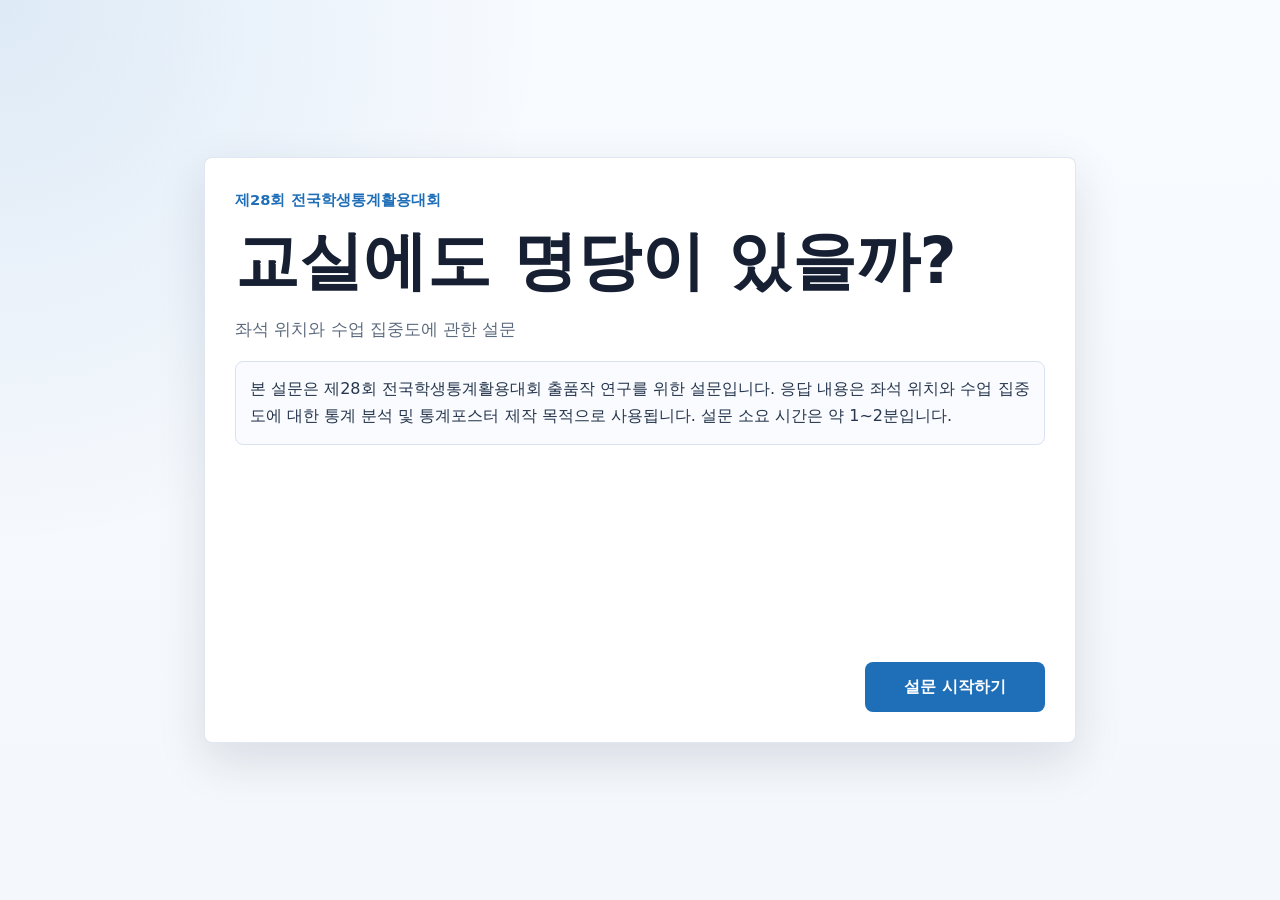
==== index.html @ c8d5351b "Load form submission bridge" ====
<!doctype html>
<html lang="ko">
  <head>
    <meta charset="utf-8">
    <meta name="viewport" content="width=device-width, initial-scale=1">
    <title>교실에도 명당이 있을까?</title>
    <link rel="stylesheet" href="styles.css">
  </head>
  <body>
    <main class="app-shell">
      <section class="survey-card" aria-live="polite">
        <div class="progress-wrap hidden" id="progressWrap">
          <div class="progress-label">
            <span id="progressText">1 / 9</span>
            <span id="stepTitle">설문</span>
          </div>
          <div class="progress-track" aria-hidden="true">
            <div class="progress-bar" id="progressBar"></div>
          </div>
        </div>

        <div id="screen" class="screen"></div>

        <p class="message" id="message" role="alert"></p>

        <div class="actions" id="actions"></div>
      </section>
    </main>

    <script src="config.js"></script>
    <script src="script.js"></script>
    <script src="submit-message-fix.js"></script>
    <script src="submit-form-bridge.js"></script>
  </body>
</html>
---- styles.css ----
:root {
  color-scheme: light;
  --bg: #f4f7fb;
  --surface: #ffffff;
  --surface-soft: #eef4fb;
  --ink: #172033;
  --muted: #5d6b7f;
  --line: #d9e2ef;
  --primary: #1f6fb8;
  --primary-dark: #15558d;
  --primary-soft: #e4f1fb;
  --accent: #0e8f74;
  --danger: #c43d3d;
  --warning: #8a5d00;
  --shadow: 0 18px 48px rgba(29, 45, 68, 0.13);
}

* {
  box-sizing: border-box;
}

body {
  margin: 0;
  min-height: 100vh;
  background:
    radial-gradient(circle at top left, rgba(31, 111, 184, 0.12), transparent 34rem),
    linear-gradient(180deg, #f8fbff 0%, var(--bg) 100%);
  color: var(--ink);
  font-family: system-ui, -apple-system, BlinkMacSystemFont, "Segoe UI", sans-serif;
  letter-spacing: 0;
}

button,
input,
select {
  font: inherit;
}

button {
  cursor: pointer;
}

.app-shell {
  width: min(100%, 920px);
  min-height: 100vh;
  margin: 0 auto;
  padding: 20px 14px 28px;
  display: flex;
  align-items: center;
}

.survey-card {
  width: 100%;
  background: var(--surface);
  border: 1px solid rgba(217, 226, 239, 0.8);
  border-radius: 8px;
  box-shadow: var(--shadow);
  padding: 20px;
}

.screen {
  min-height: 420px;
}

.hidden {
  display: none !important;
}

.eyebrow {
  margin: 0 0 10px;
  color: var(--primary);
  font-size: 0.92rem;
  font-weight: 800;
}

h1,
h2 {
  margin: 0;
  line-height: 1.2;
}

h1 {
  font-size: clamp(2rem, 7vw, 4rem);
}

h2 {
  font-size: clamp(1.55rem, 4.8vw, 2.35rem);
}

h3 {
  margin: 18px 0 10px;
  font-size: 1.08rem;
}

p {
  line-height: 1.68;
}

.lead {
  margin: 16px 0 0;
  color: var(--muted);
  font-size: 1.04rem;
}

.notice {
  margin-top: 18px;
  padding: 14px;
  border: 1px solid var(--line);
  border-radius: 8px;
  background: #f9fbfe;
  color: #26364d;
  white-space: pre-line;
}

.question {
  margin: 16px 0 10px;
  font-weight: 800;
}

.field-grid {
  display: grid;
  gap: 16px;
  margin-top: 18px;
}

.field {
  display: grid;
  gap: 8px;
}

.field label,
.field legend {
  color: #27384f;
  font-weight: 800;
}

.hint {
  margin: 0;
  color: var(--muted);
  font-size: 0.92rem;
}

.field input,
.field select {
  width: 100%;
  min-height: 50px;
  border: 1px solid #c8d6e8;
  border-radius: 8px;
  background: #fff;
  padding: 12px 14px;
  color: var(--ink);
}

.field input:focus,
.field select:focus,
.choice input:focus-visible + span,
.seat-button:focus-visible,
.btn:focus-visible,
.link-btn:focus-visible {
  outline: 3px solid rgba(31, 111, 184, 0.28);
  outline-offset: 2px;
}

.choice-stack,
.score-grid {
  display: grid;
  gap: 10px;
  margin-top: 12px;
}

.choice {
  display: block;
}

.choice input {
  position: absolute;
  opacity: 0;
}

.choice span {
  display: flex;
  min-height: 52px;
  align-items: center;
  border: 1px solid #c8d6e8;
  border-radius: 8px;
  background: #fff;
  padding: 12px 14px;
  font-weight: 750;
}

.choice input:checked + span {
  border-color: var(--primary);
  background: var(--primary-soft);
  color: var(--primary-dark);
}

.progress-wrap {
  margin-bottom: 20px;
}

.progress-label {
  display: flex;
  justify-content: space-between;
  gap: 12px;
  color: var(--muted);
  font-size: 0.92rem;
  font-weight: 800;
}

.progress-track {
  height: 8px;
  margin-top: 8px;
  overflow: hidden;
  border-radius: 999px;
  background: #dde7f3;
}

.progress-bar {
  width: 0;
  height: 100%;
  border-radius: inherit;
  background: linear-gradient(90deg, var(--primary), var(--accent));
  transition: width 160ms ease;
}

.message {
  min-height: 1.5em;
  margin: 12px 0 0;
  color: var(--danger);
  font-weight: 800;
}

.actions {
  display: grid;
  grid-template-columns: 1fr;
  gap: 10px;
  margin-top: 18px;
}

.btn,
.link-btn {
  min-height: 50px;
  border-radius: 8px;
  border: 1px solid transparent;
  padding: 12px 16px;
  font-weight: 850;
}

.btn.primary {
  background: var(--primary);
  color: #fff;
}

.btn.primary:hover {
  background: var(--primary-dark);
}

.btn.secondary,
.link-btn {
  border-color: #c8d6e8;
  background: #fff;
  color: #24364f;
}

.btn.secondary:hover,
.link-btn:hover {
  background: #f4f8fd;
}

.btn.warning {
  border-color: #e6cb8f;
  background: #fff8e8;
  color: var(--warning);
}

.seat-help {
  margin: 12px 0 16px;
  color: var(--muted);
}

.selection-status {
  display: flex;
  flex-wrap: wrap;
  gap: 8px;
  margin: 12px 0 14px;
}

.rank-chip {
  min-height: 34px;
  border: 1px solid #c8d6e8;
  border-radius: 999px;
  background: #fff;
  padding: 7px 10px;
  color: var(--muted);
  font-size: 0.9rem;
  font-weight: 800;
}

.rank-chip.filled {
  border-color: #a8cde8;
  background: var(--primary-soft);
  color: var(--primary-dark);
}

.classroom {
  display: grid;
  gap: 8px;
  margin-top: 12px;
}

.board,
.teacher-desk {
  border-radius: 8px;
  text-align: center;
  font-weight: 900;
}

.board {
  padding: 12px;
  background: #264a3d;
  color: #fff;
}

.teacher-desk {
  width: min(58%, 260px);
  margin: 0 auto;
  padding: 9px;
  background: #dbe8f4;
  color: #2a3b54;
}

.seat-map-wrap {
  display: grid;
  grid-template-columns: auto minmax(0, 1fr) auto;
  gap: 8px;
  align-items: center;
}

.side-label {
  writing-mode: vertical-rl;
  text-orientation: mixed;
  color: var(--muted);
  font-size: 0.86rem;
  font-weight: 900;
}

.seat-grid {
  display: grid;
  gap: 8px;
}

.normal-grid {
  grid-template-columns: repeat(5, minmax(44px, 1fr));
}

.group-grid {
  grid-template-columns: repeat(2, minmax(0, 1fr));
  gap: 12px;
}

.group-box {
  border: 1px solid var(--line);
  border-radius: 8px;
  background: #f9fbfe;
  padding: 10px;
}

.group-title {
  margin-bottom: 8px;
  color: var(--muted);
  font-size: 0.86rem;
  font-weight: 900;
  text-align: center;
}

.group-seats {
  display: grid;
  grid-template-columns: repeat(2, minmax(42px, 1fr));
  gap: 7px;
}

.seat-button {
  position: relative;
  min-height: 48px;
  border: 1px solid #bdcce0;
  border-radius: 8px;
  background: #fff;
  color: var(--ink);
  font-weight: 900;
}

.seat-button:hover {
  border-color: var(--primary);
  background: #f5faff;
}

.seat-button.selected {
  border-color: var(--primary);
  background: var(--primary);
  color: #fff;
}

.seat-rank {
  position: absolute;
  top: -8px;
  right: -7px;
  min-width: 24px;
  height: 24px;
  display: grid;
  place-items: center;
  border-radius: 999px;
  border: 2px solid #fff;
  background: #0e8f74;
  color: #fff;
  font-size: 0.74rem;
  font-weight: 950;
}

.summary-table {
  width: 100%;
  margin-top: 16px;
  border-collapse: collapse;
  overflow-wrap: anywhere;
}

.summary-table th,
.summary-table td {
  border-bottom: 1px solid var(--line);
  padding: 12px 8px;
  text-align: left;
  vertical-align: top;
}

.summary-table th {
  width: 42%;
  color: #31445f;
  font-weight: 900;
}

.complete {
  text-align: center;
  padding: 36px 0;
}

.complete-mark {
  width: 70px;
  height: 70px;
  margin: 0 auto 18px;
  display: grid;
  place-items: center;
  border-radius: 50%;
  background: #e6f6f1;
  color: var(--accent);
  font-size: 2.4rem;
  font-weight: 950;
}

@media (min-width: 700px) {
  .app-shell {
    padding: 36px 24px;
  }

  .survey-card {
    padding: 30px;
  }

  .actions {
    grid-template-columns: auto auto 1fr;
    align-items: center;
  }

  .actions .btn.primary {
    grid-column: 3;
    justify-self: end;
    min-width: 180px;
  }

  .actions .btn.secondary,
  .actions .btn.warning {
    min-width: 130px;
  }

  .field-grid.two {
    grid-template-columns: repeat(2, minmax(0, 1fr));
  }

  .score-grid {
    grid-template-columns: repeat(5, minmax(0, 1fr));
  }

  .normal-grid {
    gap: 10px;
  }

  .seat-button {
    min-height: 58px;
  }
}

@media (max-width: 420px) {
  .survey-card {
    padding: 16px;
  }

  .seat-map-wrap {
    grid-template-columns: 1fr;
  }

  .side-label {
    writing-mode: horizontal-tb;
    text-align: center;
  }

  .normal-grid {
    gap: 7px;
  }

  .group-grid {
    gap: 9px;
  }

  .group-box {
    padding: 8px;
  }
}
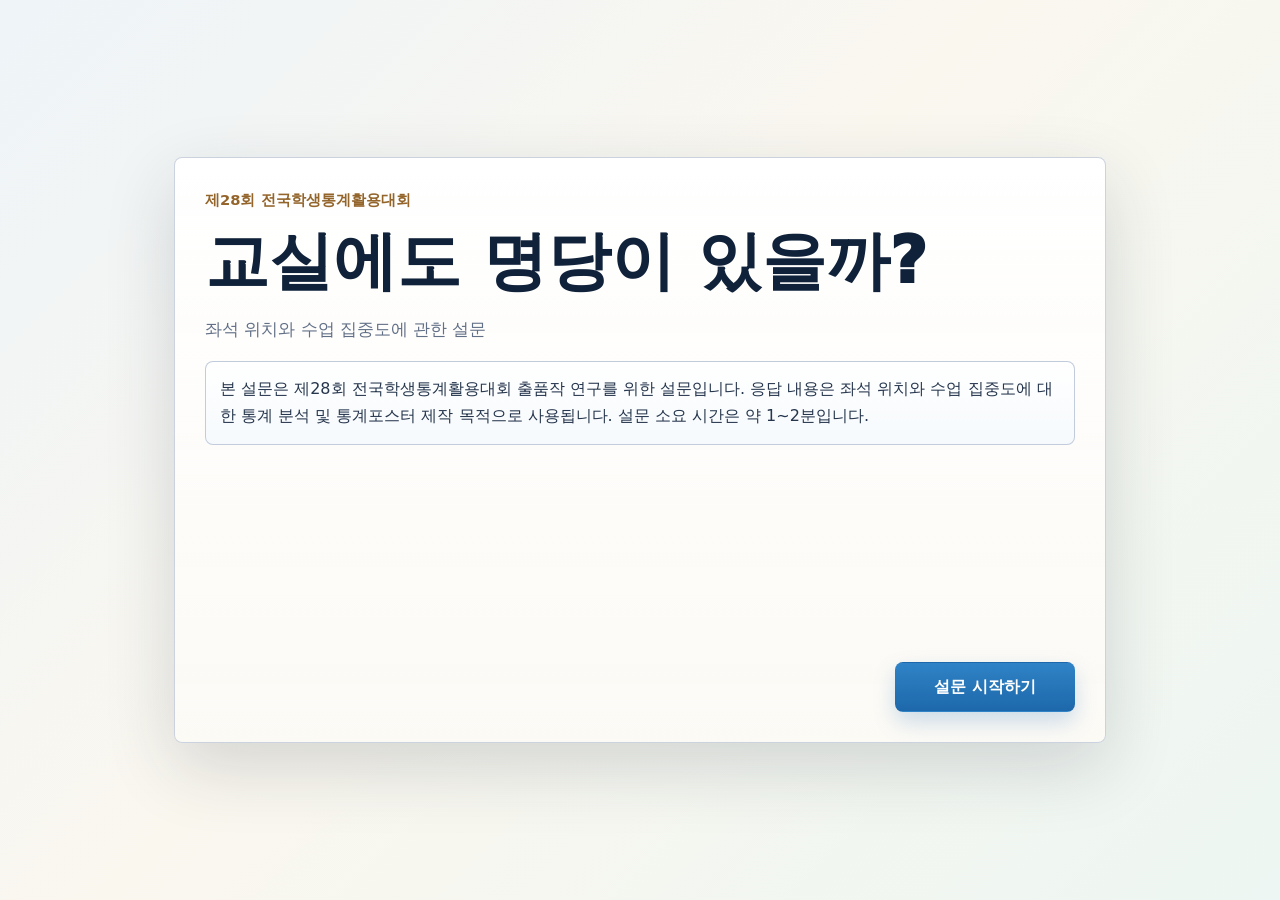
==== commit 3fb2e44a: "Load polished UI helper" ====
--- a/index.html
+++ b/index.html
@@ -29,6 +29,9 @@
 
     <script src="config.js"></script>
     <script src="script.js"></script>
+    <script src="phone-segments.js"></script>
+    <script src="classroom-layout.js"></script>
+    <script src="ui-polish.js"></script>
     <script src="submit-message-fix.js"></script>
     <script src="submit-form-bridge.js"></script>
   </body>
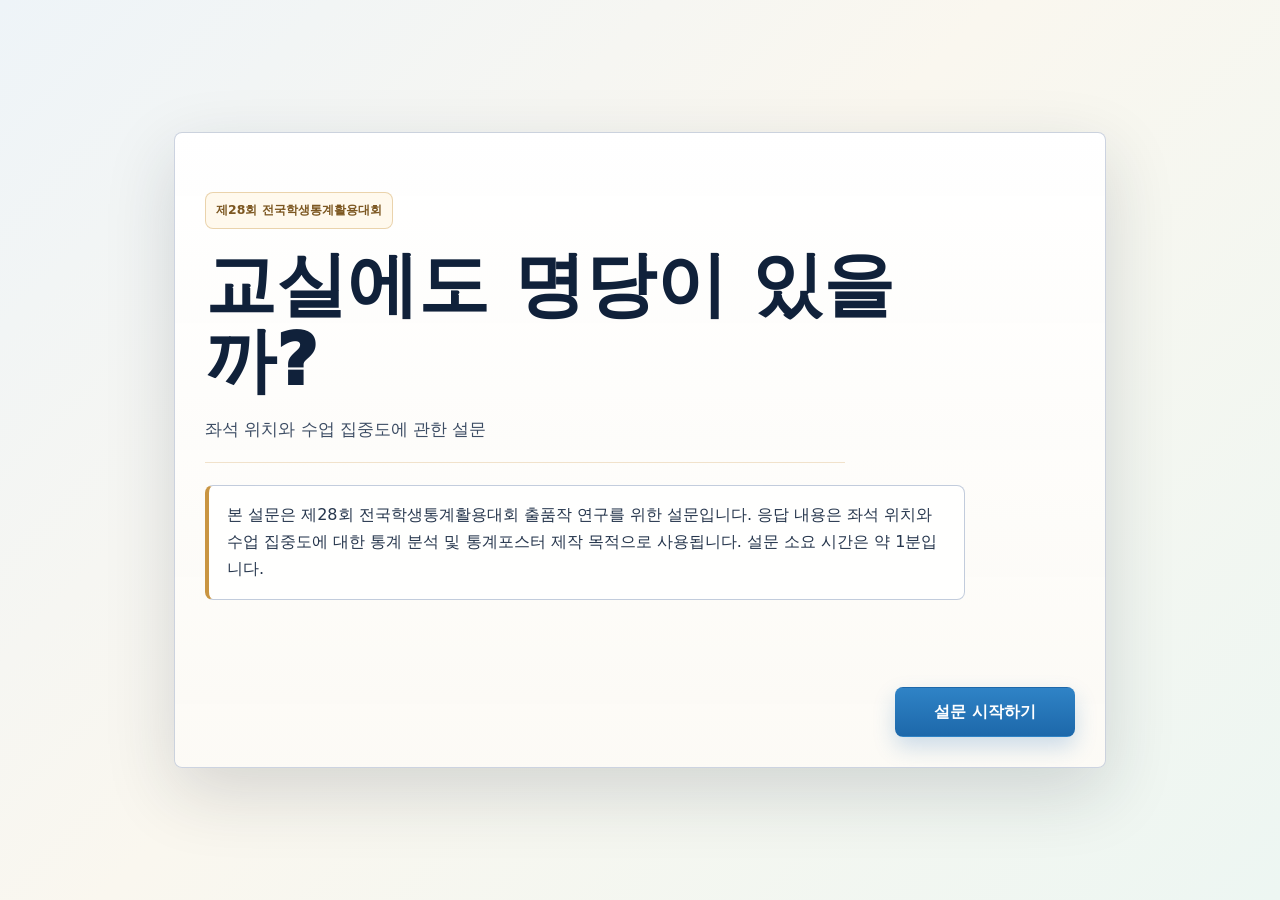
==== commit 18d0b81c: "Load cover polish and phone completion helpers" ====
--- a/index.html
+++ b/index.html
@@ -30,8 +30,10 @@
     <script src="config.js"></script>
     <script src="script.js"></script>
     <script src="phone-segments.js"></script>
+    <script src="phone-complete.js"></script>
     <script src="classroom-layout.js"></script>
     <script src="ui-polish.js"></script>
+    <script src="cover-polish.js"></script>
     <script src="submit-message-fix.js"></script>
     <script src="submit-form-bridge.js"></script>
   </body>
